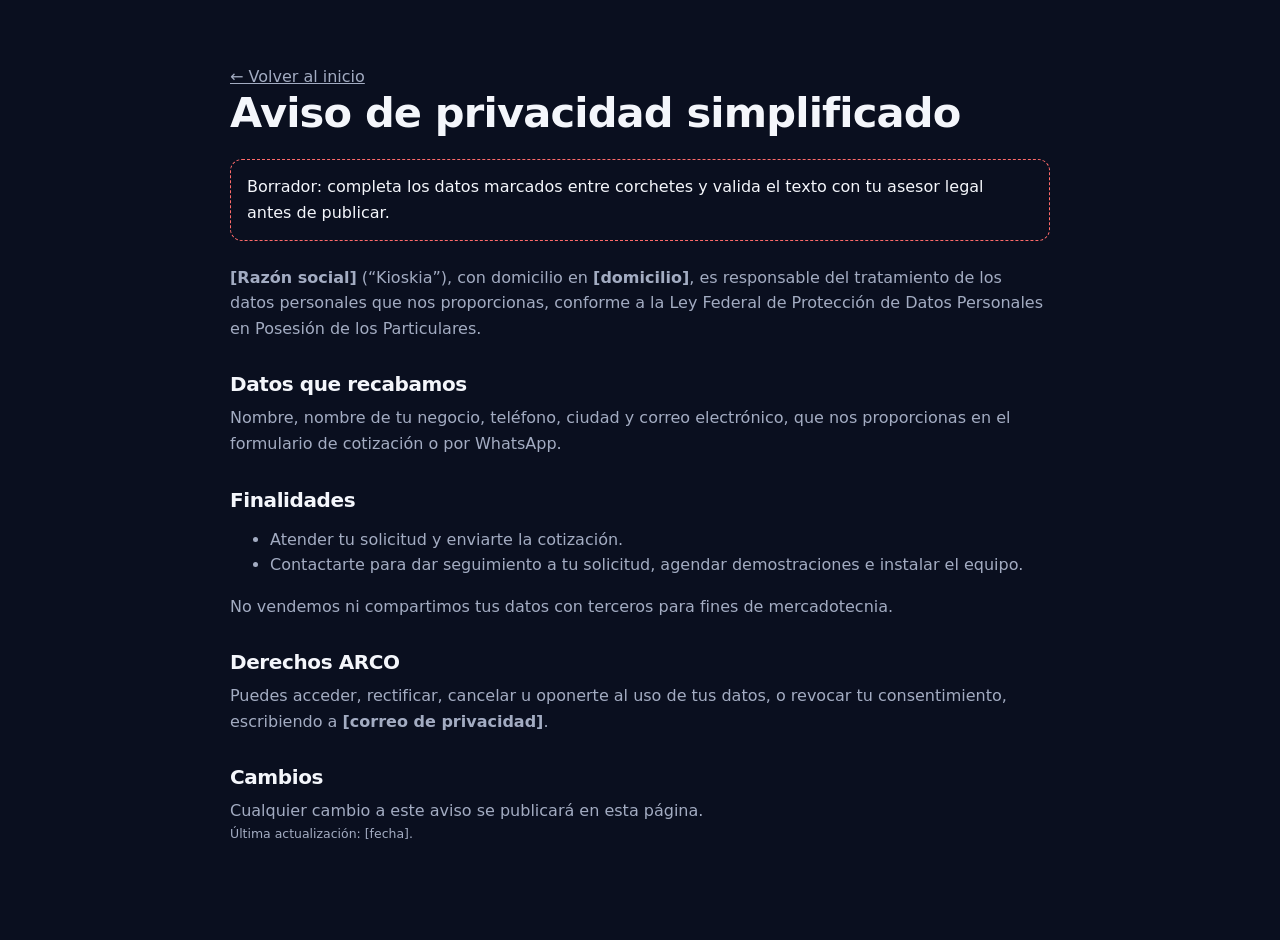
==== aviso-privacidad.html @ 9df6bdca "feat(sitio): landing de venta de kioskos Samsung con simulador, ROI y cotizador Co-Authored-By: Clau" ====
<!doctype html>
<html lang="es-MX">
<head>
  <meta charset="utf-8">
  <meta name="viewport" content="width=device-width, initial-scale=1">
  <title>Aviso de privacidad · Kioskia</title>
  <meta name="robots" content="noindex">
  <link rel="icon" href="assets/img/favicon.svg" type="image/svg+xml">
  <link rel="stylesheet" href="assets/css/styles.css?v=5">
  <style>
    .legal { padding: 64px 0 96px; }
    .legal h1 { font-size: clamp(2rem, 4vw, 2.6rem); margin-bottom: 24px; }
    .legal h2 { font-size: 1.25rem; margin: 32px 0 10px; }
    .legal p, .legal li { color: var(--muted); }
    .legal .todo { padding: 14px 16px; border: 1px dashed var(--danger); border-radius: 12px; color: var(--text); margin-bottom: 24px; }
  </style>
</head>
<body>
  <main class="legal container container--narrow">
    <p><a href="index.html">← Volver al inicio</a></p>
    <h1>Aviso de privacidad simplificado</h1>
    <!-- PENDIENTE: completar razón social, domicilio y correo, y validar con un abogado antes de publicar. Borrar este bloque al terminar. -->
    <p class="todo">Borrador: completa los datos marcados entre corchetes y valida el texto con tu asesor legal antes de publicar.</p>

    <p><strong>[Razón social]</strong> (“Kioskia”), con domicilio en <strong>[domicilio]</strong>, es responsable del tratamiento de los datos personales que nos proporcionas, conforme a la Ley Federal de Protección de Datos Personales en Posesión de los Particulares.</p>

    <h2>Datos que recabamos</h2>
    <p>Nombre, nombre de tu negocio, teléfono, ciudad y correo electrónico, que nos proporcionas en el formulario de cotización o por WhatsApp.</p>

    <h2>Finalidades</h2>
    <ul>
      <li>Atender tu solicitud y enviarte la cotización.</li>
      <li>Contactarte para dar seguimiento a tu solicitud, agendar demostraciones e instalar el equipo.</li>
    </ul>
    <p>No vendemos ni compartimos tus datos con terceros para fines de mercadotecnia.</p>

    <h2>Derechos ARCO</h2>
    <p>Puedes acceder, rectificar, cancelar u oponerte al uso de tus datos, o revocar tu consentimiento, escribiendo a <strong>[correo de privacidad]</strong>.</p>

    <h2>Cambios</h2>
    <p>Cualquier cambio a este aviso se publicará en esta página.</p>
    <p class="fineprint">Última actualización: [fecha].</p>
  </main>
</body>
</html>
---- assets/css/styles.css ----
/* ===== Tokens ===== */
:root {
  --bg: #0a0f1f;
  --surface: #111833;
  --surface-2: #1a2347;
  --line: rgba(255, 255, 255, 0.09);
  --line-strong: rgba(255, 255, 255, 0.18);
  --text: #f4f6fb;
  --muted: #a3acc2;
  --accent: #4c7dff;
  --accent-strong: #7a9dff;
  --mint: #38e8c6;
  --warm: #ff7a45;
  --warm-strong: #ff9466;
  --danger: #ff6b6b;
  --paper: #f5f7fc;
  --ink: #0b1226;
  --ink-muted: #4a5468;
  --radius: 18px;
  --radius-sm: 12px;
  --shadow: 0 30px 80px -30px rgba(0, 0, 0, 0.8);
  --font-display: "Sora", system-ui, sans-serif;
  --font-body: "Inter", system-ui, sans-serif;
  --container: 1180px;
  color-scheme: dark;
}

/* ===== Base ===== */
*, *::before, *::after { box-sizing: border-box; }
html { scroll-behavior: smooth; scroll-padding-top: 80px; }
body {
  margin: 0;
  background: var(--bg);
  color: var(--text);
  font: 400 16px/1.6 var(--font-body);
  -webkit-font-smoothing: antialiased;
  overflow-x: hidden;
}
img, svg { display: block; max-width: 100%; }
a { color: inherit; }
h1, h2, h3 { font-family: var(--font-display); line-height: 1.1; margin: 0; letter-spacing: -0.02em; }
h1 { font-size: clamp(2.4rem, 5.4vw, 4.4rem); font-weight: 700; }
h2 { font-size: clamp(1.8rem, 3.6vw, 2.8rem); font-weight: 600; }
h3 { font-size: 1.15rem; font-weight: 600; }
p { margin: 0; }
:focus-visible { outline: 2px solid var(--accent-strong); outline-offset: 3px; border-radius: 6px; }
.sr-only { position: absolute; width: 1px; height: 1px; overflow: hidden; clip: rect(0 0 0 0); white-space: nowrap; }
.skip-link { position: absolute; left: 16px; top: -60px; background: var(--accent); color: #fff; padding: 10px 16px; border-radius: 8px; z-index: 100; }
.skip-link:focus { top: 12px; }

.container { width: min(100% - 32px, var(--container)); margin-inline: auto; }
.container--narrow { width: min(100% - 32px, 820px); }
.section { padding: clamp(72px, 10vw, 128px) 0; position: relative; }
.section--alt { background: var(--surface); border-block: 1px solid var(--line); }
.section__head { max-width: 720px; margin-bottom: clamp(36px, 5vw, 56px); display: grid; gap: 14px; }
.eyebrow { display: inline-flex; align-items: center; gap: 8px; color: var(--accent-strong); font-weight: 600; font-size: 0.85rem; letter-spacing: 0.08em; text-transform: uppercase; }
.eyebrow .dot { width: 8px; height: 8px; border-radius: 50%; background: var(--mint); box-shadow: 0 0 12px var(--mint); }
.lead { color: var(--muted); font-size: clamp(1rem, 1.4vw, 1.15rem); }
.grad { background: linear-gradient(90deg, var(--accent-strong), var(--mint)); -webkit-background-clip: text; background-clip: text; color: transparent; }
.opt { color: var(--muted); font-weight: 400; font-size: 0.8em; }
.fineprint { color: var(--muted); font-size: 0.78rem; }

/* ===== Buttons ===== */
.btn {
  display: inline-flex; align-items: center; justify-content: center; gap: 8px;
  min-height: 48px; padding: 0 22px; border-radius: 999px; border: 1px solid transparent;
  font: 600 0.98rem var(--font-body); text-decoration: none; cursor: pointer;
  transition: transform 0.15s ease, background 0.2s ease, border-color 0.2s ease;
}
.btn svg { width: 18px; height: 18px; }
.btn:hover { transform: translateY(-1px); }
.btn:active { transform: translateY(0); }
.btn--primary { background: linear-gradient(135deg, #5b8bff, #3d63f0); color: #fff; box-shadow: 0 12px 32px -10px rgba(76, 125, 255, 0.75); }
.btn--primary:hover { background: linear-gradient(135deg, #7a9dff, #4c72ff); }
.btn--ghost { background: rgba(255, 255, 255, 0.04); border-color: var(--line-strong); color: var(--text); }
.btn--ghost:hover { border-color: rgba(255, 255, 255, 0.3); }
.btn--sm { min-height: 40px; padding: 0 18px; font-size: 0.9rem; }
.btn--block { width: 100%; }
.btn[disabled] { opacity: 0.6; cursor: progress; transform: none; }

/* ===== Nav ===== */
.nav { position: sticky; top: 0; z-index: 50; background: rgba(10, 15, 31, 0.78); backdrop-filter: blur(14px); border-bottom: 1px solid transparent; transition: border-color 0.2s; }
.nav.is-scrolled { border-bottom-color: var(--line); }
.nav__inner { display: flex; align-items: center; justify-content: space-between; height: 68px; }
.logo { display: inline-flex; align-items: center; gap: 10px; text-decoration: none; font: 700 1.2rem var(--font-display); letter-spacing: -0.02em; }
.logo svg { width: 28px; height: 28px; color: var(--accent-strong); }
.nav__menu { display: flex; align-items: center; gap: 28px; }
.nav__menu a:not(.btn) { text-decoration: none; color: var(--muted); font-size: 0.95rem; font-weight: 500; }
.nav__menu a:not(.btn):hover { color: var(--text); }
.nav__toggle { display: none; width: 44px; height: 44px; background: none; border: 1px solid var(--line-strong); border-radius: 12px; cursor: pointer; position: relative; }
.nav__toggle span[aria-hidden], .nav__toggle span[aria-hidden]::before { position: absolute; left: 12px; right: 12px; height: 2px; background: var(--text); border-radius: 2px; transition: transform 0.2s; }
.nav__toggle span[aria-hidden] { top: 17px; }
.nav__toggle span[aria-hidden]::before { content: ""; left: 0; right: 0; top: 8px; }
.nav__toggle[aria-expanded="true"] span[aria-hidden] { transform: translateY(4px) rotate(45deg); }
.nav__toggle[aria-expanded="true"] span[aria-hidden]::before { transform: translateY(-8px) rotate(-90deg); }

@media (max-width: 860px) {
  .nav__toggle { display: block; }
  .nav__menu {
    position: absolute; top: 68px; left: 0; right: 0; flex-direction: column; align-items: stretch; gap: 0;
    padding: 8px 16px 20px; background: var(--bg); border-bottom: 1px solid var(--line);
    display: none;
  }
  .nav__menu.is-open { display: flex; }
  .nav__menu a:not(.btn) { padding: 14px 4px; border-bottom: 1px solid var(--line); font-size: 1.05rem; }
  .nav__menu .btn { margin-top: 16px; min-height: 48px; }
}

/* ===== Hero ===== */
.hero { position: relative; padding: clamp(40px, 7vw, 96px) 0 clamp(64px, 8vw, 110px); overflow: hidden; overflow: clip; }
.hero::before {
  content: ""; position: absolute; inset: 0;
  background-image: linear-gradient(var(--line) 1px, transparent 1px), linear-gradient(90deg, var(--line) 1px, transparent 1px);
  background-size: 56px 56px;
  mask-image: radial-gradient(ellipse 70% 60% at 60% 40%, #000 20%, transparent 75%);
  opacity: 0.55; pointer-events: none;
}
.hero { background: radial-gradient(ellipse 60% 70% at 85% 10%, rgba(76, 125, 255, 0.38), transparent 70%), radial-gradient(ellipse 45% 50% at 0% 100%, rgba(255, 122, 69, 0.22), transparent 70%), radial-gradient(ellipse 40% 40% at 60% 90%, rgba(56, 232, 198, 0.12), transparent 70%), var(--bg); }
.hero__glow { position: absolute; width: 720px; height: 720px; right: -120px; top: -160px; background: radial-gradient(circle, rgba(76, 125, 255, 0.35), transparent 60%); filter: blur(40px); pointer-events: none; }
.hero__grid { position: relative; display: grid; grid-template-columns: 1.05fr 1fr; gap: clamp(32px, 5vw, 72px); align-items: center; }
.hero__copy { display: grid; gap: 22px; }
.hero__ctas { display: flex; flex-wrap: wrap; gap: 12px; }
.chips { list-style: none; padding: 0; margin: 6px 0 0; display: flex; flex-wrap: wrap; gap: 8px; }
.chips li { padding: 7px 14px; border: 1px solid var(--line-strong); border-radius: 999px; color: var(--muted); font-size: 0.86rem; background: rgba(255, 255, 255, 0.02); }

.hero__demo { --kw: clamp(220px, min(22vw, 32vh), 290px); position: relative; margin-top: 34px; display: flex; justify-content: center; align-items: flex-end; gap: 20px; }
.demo-hint { position: absolute; top: -34px; left: 4%; display: flex; align-items: flex-start; gap: 6px; color: var(--mint); font: 500 0.9rem var(--font-display); }
.demo-hint svg { width: 40px; height: 20px; margin-top: 8px; transform: rotate(18deg); }

/* ===== Kiosk (CSS illustration) ===== */
.kiosk { width: var(--kw); flex-shrink: 0; display: flex; flex-direction: column; align-items: center; filter: drop-shadow(0 40px 60px rgba(0, 0, 0, 0.6)); }
.kiosk__head { width: 100%; padding: 12px 10px 14px; background: linear-gradient(160deg, #f3f5f8, #d9dde4); border-radius: 18px 18px 8px 8px; position: relative; }
.kiosk__cam { width: 6px; height: 6px; border-radius: 50%; background: #3a3f48; margin: 0 auto 8px; }
.kiosk__screen { position: relative; aspect-ratio: 9 / 16; background: #fff; border-radius: 6px; overflow: hidden; container-type: inline-size; box-shadow: inset 0 0 0 1px rgba(0, 0, 0, 0.12); color: #111; }
.kiosk__box {
  width: 100%; height: calc(var(--kw) * 0.36); margin-top: 4px; position: relative;
  background: linear-gradient(180deg, #e6e9ee, #c4c9d1); border-radius: 8px 8px 14px 14px;
  display: grid; grid-template-columns: 1fr 1fr; grid-template-rows: 1fr auto; gap: 10px; padding: 14px 16px 16px;
}
.kiosk__scanner { background: #1b1e24; border-radius: 6px; display: grid; place-items: center; position: relative; overflow: hidden; }
.kiosk__scanner span { font-size: 0.6rem; color: #6c7380; letter-spacing: 0.1em; text-transform: uppercase; }
.kiosk__scanner::after { content: ""; position: absolute; left: 10%; right: 10%; top: 50%; height: 2px; background: #ff3b3b; opacity: 0; box-shadow: 0 0 10px #ff3b3b; }
.kiosk__nfc { background: #2a2f37; border-radius: 6px; display: grid; place-items: center; color: #8e96a3; transition: color 0.3s, box-shadow 0.3s; }
.kiosk__nfc svg { width: 40%; }
.kiosk__printer { grid-column: 1 / -1; height: 8px; background: #1b1e24; border-radius: 4px; position: relative; }
.ticket {
  position: absolute; left: 50%; top: 4px; width: 62%; transform: translate(-50%, 0) scaleY(0); transform-origin: top;
  background: #fff; color: #222; font: 500 0.62rem/1.5 ui-monospace, Menlo, monospace; padding: 8px 10px 12px;
  box-shadow: 0 10px 20px rgba(0, 0, 0, 0.35); z-index: 3;
  clip-path: polygon(0 0, 100% 0, 100% 100%, 93% 96%, 86% 100%, 79% 96%, 72% 100%, 65% 96%, 58% 100%, 51% 96%, 44% 100%, 37% 96%, 30% 100%, 23% 96%, 16% 100%, 9% 96%, 0 100%);
}
.ticket.is-printing { animation: print 1.6s steps(12) forwards; }
.ticket strong { display: block; font-size: 1.1em; text-align: center; }
.kiosk__pole { width: 22%; height: calc(var(--kw) * 0.28); background: linear-gradient(90deg, #b8bec7, #e5e8ec 50%, #b0b6bf); }
.kiosk__base { width: 70%; height: 16px; background: linear-gradient(180deg, #d8dce2, #9aa1ab); border-radius: 50%; }
[data-part].is-active.kiosk__nfc { color: var(--mint); box-shadow: 0 0 0 2px var(--mint), 0 0 24px rgba(56, 232, 198, 0.6); }
[data-part].is-active.kiosk__scanner::after { opacity: 1; animation: scan 0.9s ease-in-out infinite alternate; }
@keyframes scan { from { transform: translateY(-14px); } to { transform: translateY(14px); } }
@keyframes print { to { transform: translate(-50%, 0) scaleY(1); } }

/* ===== Simulator UI (inside screen, sized in cqw) ===== */
.sim { position: absolute; inset: 0; display: flex; flex-direction: column; font-family: var(--font-body); font-size: 4.6cqw; }
.sim button { font: inherit; color: inherit; cursor: pointer; }
.sim .sim__attract { display: flex; flex-direction: column; justify-content: center; align-items: center; text-align: center; gap: 4cqw; padding: 8cqw; background: linear-gradient(170deg, #1d2c5a, #0b1020 70%); color: #fff; border: 0; width: 100%; height: 100%; }
.sim__attract .sim__brand { font: 700 7cqw var(--font-display); letter-spacing: -0.02em; }
.sim__attract .sim__hero { font-size: 22cqw; line-height: 1; animation: float 3s ease-in-out infinite; }
.sim__attract .sim__tap { padding: 3cqw 6cqw; border-radius: 99px; background: var(--accent); font-weight: 600; animation: pulse 1.8s ease-in-out infinite; }
@keyframes float { 50% { transform: translateY(-3cqw) rotate(-4deg); } }
@keyframes pulse { 50% { box-shadow: 0 0 0 3cqw rgba(76, 125, 255, 0.2); } }

.sim__bar { display: flex; justify-content: space-between; align-items: center; padding: 4cqw 5cqw; background: #0b1020; color: #fff; font-weight: 600; }
.sim__bar small { font-weight: 400; opacity: 0.7; }
.sim__body { flex: 1; overflow-y: auto; padding: 4cqw; background: #f4f6fa; scrollbar-width: none; }
.sim__body::-webkit-scrollbar { display: none; }
.sim__grid { display: grid; grid-template-columns: 1fr 1fr; gap: 3cqw; }
.sim__item { display: grid; justify-items: center; gap: 1cqw; padding: 4cqw 2cqw; background: #fff; border: 0; border-radius: 3.5cqw; box-shadow: 0 1px 3px rgba(0, 0, 0, 0.08); transition: transform 0.1s; }
.sim__item:active { transform: scale(0.96); }
.sim__item .emoji { font-size: 11cqw; line-height: 1.1; }
.sim__item .name { font-size: 3.8cqw; font-weight: 600; text-align: center; line-height: 1.2; }
.sim__item .price { font-size: 3.6cqw; color: #5a6270; }
.sim__item[data-count]:not([data-count="0"]) { box-shadow: 0 0 0 2px var(--accent); position: relative; }
.sim__item[data-count]:not([data-count="0"])::after { content: attr(data-count); position: absolute; top: 2cqw; right: 2cqw; min-width: 6cqw; height: 6cqw; border-radius: 99px; background: var(--accent); color: #fff; font-size: 3.4cqw; font-weight: 700; display: grid; place-items: center; }
.sim__foot { padding: 3.5cqw 4cqw; background: #fff; border-top: 1px solid #e3e6ec; display: flex; gap: 3cqw; align-items: center; }
.sim__foot .total { flex: 1; font-weight: 700; font-size: 5cqw; }
.sim__foot .total small { display: block; font-weight: 400; font-size: 3.2cqw; color: #6b7280; }
.sim__cta { border: 0; background: var(--accent); color: #fff !important; font-weight: 600; padding: 3.5cqw 5cqw; border-radius: 99px; }
.sim__cta[disabled] { background: #c3c8d1; cursor: not-allowed; }
.sim__ghost { border: 1px solid #d0d5dd; background: #fff; padding: 3.5cqw 4cqw; border-radius: 99px; }

.sim__modal { position: absolute; inset: 0; background: rgba(8, 12, 24, 0.55); display: flex; align-items: flex-end; animation: fade 0.2s ease; }
.sim__sheet { width: 100%; background: #fff; border-radius: 5cqw 5cqw 0 0; padding: 6cqw 5cqw; display: grid; gap: 3.5cqw; text-align: center; animation: up 0.25s ease; }
.sim__sheet .emoji { font-size: 16cqw; line-height: 1; }
.sim__sheet h4 { margin: 0; font: 700 5.4cqw var(--font-display); }
.sim__sheet p { color: #5a6270; font-size: 3.8cqw; }
.sim__sheet .row { display: flex; gap: 3cqw; }
.sim__sheet .row > * { flex: 1; }
@keyframes fade { from { opacity: 0; } }
@keyframes up { from { transform: translateY(30%); } }

.sim__pay { flex: 1; display: grid; align-content: center; gap: 4cqw; padding: 6cqw; background: #f4f6fa; text-align: center; }
.sim__pay h4 { margin: 0; font: 700 6cqw var(--font-display); }
.sim__method { display: flex; align-items: center; gap: 4cqw; padding: 5cqw; background: #fff; border: 1px solid #e0e4ea; border-radius: 4cqw; text-align: left; }
.sim__method .emoji { font-size: 9cqw; }
.sim__method strong { display: block; }
.sim__method small { color: #6b7280; font-size: 3.4cqw; }
.sim__status { flex: 1; display: grid; place-content: center; justify-items: center; gap: 5cqw; padding: 8cqw; text-align: center; background: #f4f6fa; }
.sim__status h4 { margin: 0; font: 700 6.4cqw var(--font-display); }
.sim__status p { color: #5a6270; }
.sim__spinner { width: 18cqw; height: 18cqw; border-radius: 50%; border: 1.6cqw solid #dfe4ec; border-top-color: var(--accent); animation: spin 0.9s linear infinite; }
.sim__check { width: 22cqw; height: 22cqw; border-radius: 50%; background: var(--mint); display: grid; place-items: center; color: #053b30; font-size: 12cqw; animation: pop 0.35s ease; }
.sim__order { font: 700 12cqw var(--font-display); color: var(--accent); letter-spacing: -0.02em; }
@keyframes spin { to { transform: rotate(360deg); } }
@keyframes pop { from { transform: scale(0.4); opacity: 0; } }

/* ===== Insight panel ===== */
.insight { width: 220px; padding: 18px; border: 1px solid var(--line-strong); border-radius: var(--radius); background: rgba(14, 17, 23, 0.8); backdrop-filter: blur(10px); margin-bottom: 120px; }
.insight__title { font: 600 0.78rem var(--font-body); color: var(--mint); letter-spacing: 0.08em; text-transform: uppercase; margin-bottom: 12px; }
.insight dl { margin: 0; display: grid; gap: 12px; }
.insight dt { color: var(--muted); font-size: 0.78rem; }
.insight dd { margin: 0; font: 600 1.35rem var(--font-display); }
.insight__note { margin-top: 14px; padding-top: 12px; border-top: 1px solid var(--line); color: var(--muted); font-size: 0.82rem; }
.insight dd.bump { animation: bump 0.5s ease; }
@keyframes bump { 40% { color: var(--mint); transform: scale(1.08); } }

/* ===== Features ===== */
.features { display: grid; grid-template-columns: repeat(3, 1fr); gap: 16px; }
.feature { padding: 28px; border: 1px solid var(--line); border-radius: var(--radius); background: linear-gradient(180deg, rgba(255, 255, 255, 0.03), transparent); display: grid; gap: 10px; align-content: start; transition: border-color 0.2s, transform 0.2s; }
.feature:hover { border-color: rgba(76, 125, 255, 0.45); transform: translateY(-2px); }
.feature__icon { width: 44px; height: 44px; border-radius: 12px; display: grid; place-items: center; background: rgba(76, 125, 255, 0.12); color: var(--accent-strong); font-size: 1.5rem; margin-bottom: 6px; }
.feature p { color: var(--muted); font-size: 0.95rem; }
.mounts { margin-top: 28px; padding: 22px 28px; border: 1px dashed var(--line-strong); border-radius: var(--radius); display: flex; align-items: center; gap: 28px; flex-wrap: wrap; }
.mounts__label { font-weight: 600; }
.mounts ul { list-style: none; margin: 0; padding: 0; display: flex; gap: 32px; flex-wrap: wrap; }
.mounts li { display: grid; }
.mounts span { color: var(--muted); font-size: 0.88rem; }

/* ===== Tabs ===== */
.tabs__list { display: flex; gap: 8px; overflow-x: auto; padding-bottom: 6px; margin-bottom: 24px; scrollbar-width: thin; }
.tabs__list button { flex-shrink: 0; min-height: 44px; padding: 0 18px; border-radius: 999px; border: 1px solid var(--line-strong); background: transparent; color: var(--muted); font: 500 0.95rem var(--font-body); cursor: pointer; }
.tabs__list button[aria-selected="true"] { background: var(--text); color: var(--bg); border-color: var(--text); }
.tabs__panel { padding: clamp(24px, 4vw, 40px); border-radius: var(--radius); border: 1px solid var(--line); background: var(--bg); display: grid; gap: 14px; max-width: 820px; }
.tabs__panel[hidden] { display: none; }
.tabs__panel p { color: var(--muted); }
.checks { list-style: none; padding: 0; margin: 6px 0 0; display: grid; gap: 10px; }
.checks li { display: flex; gap: 10px; align-items: baseline; }
.checks li::before { content: "✓"; color: var(--mint); font-weight: 700; }

/* ===== ROI ===== */
.roi { display: grid; grid-template-columns: 1.3fr 1fr; gap: 20px; align-items: start; }
.roi__inputs { display: grid; grid-template-columns: 1fr 1fr; gap: 22px 28px; padding: clamp(22px, 3vw, 32px); border: 1px solid var(--line); border-radius: var(--radius); background: var(--surface); }
.field-range { display: grid; grid-template-columns: 1fr auto; gap: 8px; align-items: center; }
.field-range label { font-size: 0.9rem; color: var(--muted); }
.field-range output { font: 600 1rem var(--font-display); }
.field-range input { grid-column: 1 / -1; }
input[type="range"] { -webkit-appearance: none; appearance: none; width: 100%; height: 28px; background: transparent; }
input[type="range"]::-webkit-slider-runnable-track { height: 6px; border-radius: 99px; background: linear-gradient(90deg, var(--accent) var(--p, 50%), var(--surface-2) var(--p, 50%)); }
input[type="range"]::-moz-range-track { height: 6px; border-radius: 99px; background: var(--surface-2); }
input[type="range"]::-moz-range-progress { height: 6px; border-radius: 99px; background: var(--accent); }
input[type="range"]::-webkit-slider-thumb { -webkit-appearance: none; width: 22px; height: 22px; margin-top: -8px; border-radius: 50%; background: #fff; border: 4px solid var(--accent); }
input[type="range"]::-moz-range-thumb { width: 14px; height: 14px; border-radius: 50%; background: #fff; border: 4px solid var(--accent); }
.roi__result { position: sticky; top: 92px; padding: clamp(24px, 3vw, 34px); border-radius: var(--radius); background: linear-gradient(160deg, #1a2b63, #0e1117 70%); border: 1px solid rgba(76, 125, 255, 0.35); display: grid; gap: 16px; box-shadow: var(--shadow); }
.roi__kicker { color: var(--muted); font-size: 0.9rem; }
.roi__big { font: 700 clamp(2.4rem, 5vw, 3.4rem) var(--font-display); letter-spacing: -0.03em; line-height: 1; }
.roi__breakdown { margin: 0; display: grid; gap: 10px; padding: 16px 0; border-block: 1px solid var(--line-strong); }
.roi__breakdown div { display: flex; justify-content: space-between; gap: 12px; }
.roi__breakdown dt { color: var(--muted); font-size: 0.92rem; }
.roi__breakdown dd { margin: 0; font-weight: 600; }
.roi__payback { font-weight: 500; }
.roi__payback strong { color: var(--mint); }

/* ===== Forms ===== */
.field { display: grid; gap: 6px; align-content: start; }
.field label { font-size: 0.9rem; font-weight: 500; }
.field input:not([type="checkbox"]) {
  width: 100%; min-height: 48px; padding: 0 14px; border-radius: var(--radius-sm); border: 1px solid var(--line-strong);
  background: var(--bg); color: var(--text); font: 400 1rem var(--font-body);
}
.field input:focus { border-color: var(--accent); outline: none; box-shadow: 0 0 0 3px rgba(76, 125, 255, 0.25); }
.field input[aria-invalid="true"] { border-color: var(--danger); }
.field__error { color: var(--danger); font-size: 0.82rem; min-height: 0; }
.field__error:empty { display: none; }
.field-row { display: grid; grid-template-columns: 1fr 1fr; gap: 14px; }
.field--check { grid-template-columns: auto 1fr; align-items: center; gap: 10px; }
.field--check input { width: 20px; height: 20px; accent-color: var(--accent); }
.field--check .field__error { grid-column: 1 / -1; }
.field--check a { color: var(--accent-strong); }

/* ===== Quote ===== */
.section--quote { background: radial-gradient(ellipse 60% 50% at 20% 0%, rgba(76, 125, 255, 0.14), transparent 70%); }
.quote { display: grid; grid-template-columns: 1.25fr 1fr; gap: 20px; align-items: start; }
.quote__config, .quote__contact { padding: clamp(22px, 3vw, 32px); border: 1px solid var(--line); border-radius: var(--radius); background: var(--surface); display: grid; gap: 22px; }
.quote__contact { gap: 16px; position: sticky; top: 92px; }
fieldset { border: 0; padding: 0; margin: 0; display: grid; gap: 10px; }
legend { font-weight: 600; margin-bottom: 10px; padding: 0; }
.options { display: grid; grid-template-columns: repeat(auto-fit, minmax(140px, 1fr)); gap: 10px; }
.option { position: relative; cursor: pointer; }
.option input { position: absolute; opacity: 0; inset: 0; width: 100%; height: 100%; margin: 0; cursor: pointer; }
.option span { display: grid; gap: 2px; padding: 14px 16px; border: 1px solid var(--line-strong); border-radius: var(--radius-sm); min-height: 56px; align-content: center; transition: border-color 0.15s, background 0.15s; }
.option small { color: var(--muted); font-size: 0.8rem; }
.option input:checked + span { border-color: var(--accent); background: rgba(76, 125, 255, 0.12); }
.option input:focus-visible + span { outline: 2px solid var(--accent-strong); outline-offset: 2px; }
.options--check .option input:checked + span strong::before { content: "✓ "; color: var(--mint); }
.stepper { display: inline-flex; align-items: center; border: 1px solid var(--line-strong); border-radius: 999px; width: max-content; }
.stepper button { width: 48px; height: 48px; border: 0; background: none; color: var(--text); font-size: 1.4rem; cursor: pointer; border-radius: 50%; }
.stepper button:hover { background: rgba(255, 255, 255, 0.06); }
.stepper input { width: 64px; height: 48px; text-align: center; border: 0; background: none; color: var(--text); font: 600 1.2rem var(--font-display); -moz-appearance: textfield; }
.stepper input::-webkit-inner-spin-button, .stepper input::-webkit-outer-spin-button { -webkit-appearance: none; }
.summary { padding: 16px 18px; border-radius: var(--radius-sm); background: var(--bg); border: 1px solid var(--line); }
.summary__title { font-weight: 600; color: var(--mint); font-size: 0.8rem; letter-spacing: 0.08em; text-transform: uppercase; margin-bottom: 8px; }
.summary ul { margin: 0; padding-left: 18px; color: var(--muted); font-size: 0.9rem; display: grid; gap: 4px; }
.form-status:empty { display: none; }
.form-status { padding: 14px 16px; border-radius: var(--radius-sm); font-size: 0.92rem; }
.form-status.is-ok { background: rgba(56, 232, 198, 0.1); border: 1px solid rgba(56, 232, 198, 0.4); }
.form-status.is-error { background: rgba(255, 107, 107, 0.1); border: 1px solid rgba(255, 107, 107, 0.4); }
.form-status a { color: var(--mint); font-weight: 600; }

/* ===== Specs ===== */
.spec-table { margin: 0; display: grid; grid-template-columns: 1fr 1fr; border: 1px solid var(--line); border-radius: var(--radius); overflow: hidden; }
.spec-table div { display: grid; grid-template-columns: 140px 1fr; gap: 16px; padding: 18px 22px; border-bottom: 1px solid var(--line); background: var(--bg); }
.spec-table div:nth-child(odd) { border-right: 1px solid var(--line); }
.spec-table dt { color: var(--muted); font-size: 0.9rem; }
.spec-table dd { margin: 0; font-size: 0.95rem; }

/* ===== Steps ===== */
.steps { list-style: none; padding: 0; margin: 0; display: grid; grid-template-columns: repeat(4, 1fr); gap: 16px; counter-reset: s; }
.steps li { padding: 26px; border-top: 2px solid var(--accent); background: linear-gradient(180deg, rgba(76, 125, 255, 0.07), transparent 70%); border-radius: 0 0 var(--radius) var(--radius); display: grid; gap: 10px; }
.steps span { font: 700 0.9rem var(--font-display); color: var(--accent-strong); }
.steps p { color: var(--muted); font-size: 0.94rem; }

/* ===== FAQ ===== */
.faq { display: grid; gap: 10px; }
.faq details { border: 1px solid var(--line); border-radius: var(--radius-sm); background: var(--surface); }
.faq summary { padding: 18px 22px; cursor: pointer; font-weight: 600; list-style: none; display: flex; justify-content: space-between; gap: 16px; }
.faq summary::-webkit-details-marker { display: none; }
.faq summary::after { content: "+"; color: var(--accent-strong); font-size: 1.3rem; line-height: 1; transition: transform 0.2s; }
.faq details[open] summary::after { transform: rotate(45deg); }
.faq details p { padding: 0 22px 20px; color: var(--muted); }

/* ===== CTA final + footer ===== */
.cta-final { padding: 0 0 clamp(72px, 10vw, 120px); }
.cta-final__inner { text-align: center; display: grid; justify-items: center; gap: 18px; padding: clamp(40px, 7vw, 80px) 24px; border-radius: 28px; background: radial-gradient(ellipse at top, rgba(76, 125, 255, 0.35), transparent 70%), var(--surface); border: 1px solid var(--line-strong); }
.cta-final__inner p { color: var(--muted); }
.cta-final .hero__ctas { justify-content: center; }
.footer { border-top: 1px solid var(--line); padding: 40px 0 100px; }
.footer__inner { display: flex; justify-content: space-between; gap: 24px; flex-wrap: wrap; margin-bottom: 24px; }
.footer__contact { color: var(--muted); font-size: 0.9rem; margin-top: 10px; }
.footer__contact a { color: var(--text); }
.footer__links { display: flex; gap: 22px; flex-wrap: wrap; }
.footer__links a { color: var(--muted); text-decoration: none; font-size: 0.92rem; }
.footer__links a:hover { color: var(--text); }
.footer__legal { color: #6b7280; font-size: 0.78rem; max-width: 820px; }
.wa-float { position: fixed; right: 18px; bottom: 18px; width: 56px; height: 56px; border-radius: 50%; background: #25d366; color: #fff; display: grid; place-items: center; box-shadow: 0 12px 30px -8px rgba(37, 211, 102, 0.6); z-index: 40; transition: transform 0.2s; }
.wa-float:hover { transform: scale(1.06); }
.wa-float svg { width: 28px; height: 28px; }
[data-whatsapp][hidden] { display: none !important; }

/* ===== Reveal ===== */
.js .reveal { opacity: 0; transform: translateY(18px); transition: opacity 0.6s ease, transform 0.6s ease; }
.js .reveal.is-visible { opacity: 1; transform: none; }

/* ===== Responsive ===== */
@media (max-width: 1040px) {
  .hero__grid { grid-template-columns: 1fr; }
  .hero__copy { text-align: center; justify-items: center; }
  .hero__ctas, .chips { justify-content: center; }
  .features { grid-template-columns: repeat(2, 1fr); }
  .steps { grid-template-columns: repeat(2, 1fr); }
  .roi, .quote { grid-template-columns: 1fr; }
  .roi__result, .quote__contact { position: static; }
}
@media (max-width: 640px) {
  .hero__demo { flex-direction: column; align-items: center; padding-top: 30px; }
  .demo-hint { left: 50%; transform: translateX(-90%); }
  .insight { width: 100%; max-width: 340px; margin-bottom: 0; }
  .insight dl { grid-template-columns: repeat(3, 1fr); gap: 8px; }
  .insight dd { font-size: 1.05rem; }
  .features, .steps, .spec-table, .roi__inputs, .field-row { grid-template-columns: 1fr; }
  .spec-table div { grid-template-columns: 110px 1fr; padding: 16px; }
  .spec-table div:nth-child(odd) { border-right: 0; }
  .mounts { padding: 20px; }
  .btn { width: 100%; }
  .nav .btn, .stepper button { width: auto; }
}

@media (prefers-reduced-motion: reduce) {
  html { scroll-behavior: auto; }
  *, *::before, *::after { animation-duration: 0.01ms !important; animation-iteration-count: 1 !important; transition-duration: 0.01ms !important; }
  .js .reveal { opacity: 1; transform: none; }
}

/* ===== Color & imagen (v2) ===== */
.eyebrow--warm { color: var(--warm-strong); }
.grad-warm { background: linear-gradient(90deg, var(--warm), #ffb057); -webkit-background-clip: text; background-clip: text; color: transparent; }

/* Insignias flotantes junto al kiosko */
.float-badge { position: absolute; z-index: 2; display: flex; align-items: center; gap: 10px; padding: 10px 14px; border-radius: 14px; font-size: 0.85rem; font-weight: 600; background: rgba(17, 24, 51, 0.85); border: 1px solid var(--line-strong); backdrop-filter: blur(10px); box-shadow: 0 16px 40px -16px rgba(0, 0, 0, 0.7); animation: drift 6s ease-in-out infinite; }
.float-badge small { display: block; font-weight: 400; color: var(--muted); font-size: 0.75rem; }
.float-badge__dot { width: 32px; height: 32px; border-radius: 10px; display: grid; place-items: center; font-size: 1rem; flex-shrink: 0; }
.float-badge--warm { top: 8%; right: calc(50% - (var(--kw) + 240px) / 2); width: 220px; }
.float-badge--warm .float-badge__dot { background: rgba(255, 122, 69, 0.18); color: var(--warm-strong); }
.float-badge--mint { bottom: 3%; right: calc(50% - (var(--kw) + 240px) / 2); width: 220px; animation-delay: -3s; }
.float-badge--mint .float-badge__dot { background: rgba(56, 232, 198, 0.16); color: var(--mint); }
@keyframes drift { 50% { transform: translateY(-8px); } }

/* Carrusel de fotos */
.strip { padding: 28px 0 8px; overflow: hidden; overflow: clip; }
.strip__label { text-align: center; color: var(--muted); font-size: 0.9rem; margin-bottom: 18px; }
.strip__track { display: flex; gap: 14px; width: max-content; animation: marquee 48s linear infinite; }
.strip:hover .strip__track { animation-play-state: paused; }
.strip figure { margin: 0; position: relative; width: 260px; aspect-ratio: 4 / 3; border-radius: 16px; overflow: hidden; flex-shrink: 0; }
.strip img { width: 100%; height: 100%; object-fit: cover; }
.strip figcaption { position: absolute; left: 10px; bottom: 10px; padding: 5px 12px; border-radius: 999px; background: rgba(10, 15, 31, 0.78); backdrop-filter: blur(6px); font-size: 0.82rem; font-weight: 600; }
@keyframes marquee { to { transform: translateX(-50%); } }

/* Sección clara */
.section--light { background: var(--paper); color: var(--ink); color-scheme: light; }
.section--light .lead { color: var(--ink-muted); }
.section--light .eyebrow { color: #2f5bea; }
.equip { display: grid; grid-template-columns: 0.9fr 1.4fr; gap: 20px; align-items: stretch; }
.photo-card { margin: 0; position: relative; border-radius: 22px; overflow: hidden; min-height: 420px; box-shadow: 0 30px 60px -30px rgba(11, 18, 38, 0.45); }
.photo-card img { position: absolute; inset: 0; width: 100%; height: 100%; object-fit: cover; }
.photo-card__caption { position: absolute; left: 16px; right: 16px; bottom: 16px; padding: 18px 20px; border-radius: 16px; background: rgba(255, 255, 255, 0.92); color: var(--ink); backdrop-filter: blur(8px); display: grid; gap: 4px; }
.photo-card__caption strong { font: 600 1.15rem var(--font-display); }
.photo-card__caption span { color: var(--ink-muted); font-size: 0.92rem; }
.section--light .features { grid-template-columns: repeat(2, 1fr); gap: 14px; }
.section--light .feature { background: #fff; border: 1px solid #e3e8f3; box-shadow: 0 1px 2px rgba(11, 18, 38, 0.04); padding: 22px; }
.section--light .feature:hover { border-color: #c7d4f7; box-shadow: 0 16px 34px -20px rgba(47, 91, 234, 0.45); }
.section--light .feature p { color: var(--ink-muted); }
.icon { width: 46px; height: 46px; border-radius: 13px; display: grid; place-items: center; margin-bottom: 4px; }
.icon svg { width: 24px; height: 24px; fill: none; stroke: currentColor; stroke-width: 1.8; stroke-linecap: round; stroke-linejoin: round; }
.icon--blue { background: #e6edff; color: #2f5bea; }
.icon--warm { background: #ffece3; color: #e2581f; }
.icon--mint { background: #dcf7f0; color: #0b9677; }
.section--light .mounts { border-color: #cfd8ea; background: #fff; }
.section--light .mounts span { color: var(--ink-muted); }

/* Industrias con foto */
.tabs__panel { max-width: none; grid-template-columns: 1fr 1.05fr; align-items: center; gap: clamp(20px, 4vw, 44px); background: linear-gradient(135deg, var(--surface), var(--bg)); }
.tabs__panel[hidden] { display: none; }
.tabs__text { display: grid; gap: 14px; }
.tabs__text h3 { font-size: clamp(1.3rem, 2vw, 1.6rem); }
.tabs__photo { border-radius: 16px; overflow: hidden; aspect-ratio: 4 / 3; }
.tabs__photo img { width: 100%; height: 100%; object-fit: cover; }
.tabs__list button[aria-selected="true"] { background: linear-gradient(135deg, var(--warm), #ff9f5a); color: #fff; border-color: transparent; }

/* ROI y pasos con acento cálido */
#roi { background: radial-gradient(ellipse 50% 60% at 100% 30%, rgba(255, 122, 69, 0.12), transparent 70%); }
.steps li:nth-child(1) { border-top-color: var(--accent); }
.steps li:nth-child(2) { border-top-color: #6f7dff; background: linear-gradient(180deg, rgba(111, 125, 255, 0.08), transparent 70%); }
.steps li:nth-child(3) { border-top-color: var(--warm); background: linear-gradient(180deg, rgba(255, 122, 69, 0.08), transparent 70%); }
.steps li:nth-child(3) span { color: var(--warm-strong); }
.steps li:nth-child(4) { border-top-color: var(--mint); background: linear-gradient(180deg, rgba(56, 232, 198, 0.07), transparent 70%); }
.steps li:nth-child(4) span { color: var(--mint); }

/* CTA final con foto */
.cta-final__inner { position: relative; overflow: hidden; background: linear-gradient(120deg, rgba(47, 91, 234, 0.92), rgba(28, 38, 110, 0.88) 55%, rgba(255, 122, 69, 0.75)), url("../img/cta-clientes.webp") center / cover; border: 0; }
.cta-final__inner p { color: rgba(255, 255, 255, 0.85); }
.cta-final .btn--primary { background: #fff; color: #1d3bb8; box-shadow: 0 12px 30px -10px rgba(0, 0, 0, 0.5); }
.cta-final .btn--ghost { border-color: rgba(255, 255, 255, 0.5); background: rgba(255, 255, 255, 0.1); }

@media (max-width: 1040px) {
  .equip { grid-template-columns: 1fr; }
  .photo-card { min-height: 320px; }
}
@media (max-width: 640px) {
  .float-badge { display: none; }
  .section--light .features { grid-template-columns: 1fr; }
  .tabs__panel { grid-template-columns: 1fr; }
  .tabs__photo { order: -1; }
  .strip figure { width: 200px; }
}
@media (prefers-reduced-motion: reduce) {
  .strip__track { animation: none; overflow-x: auto; width: auto; }
}
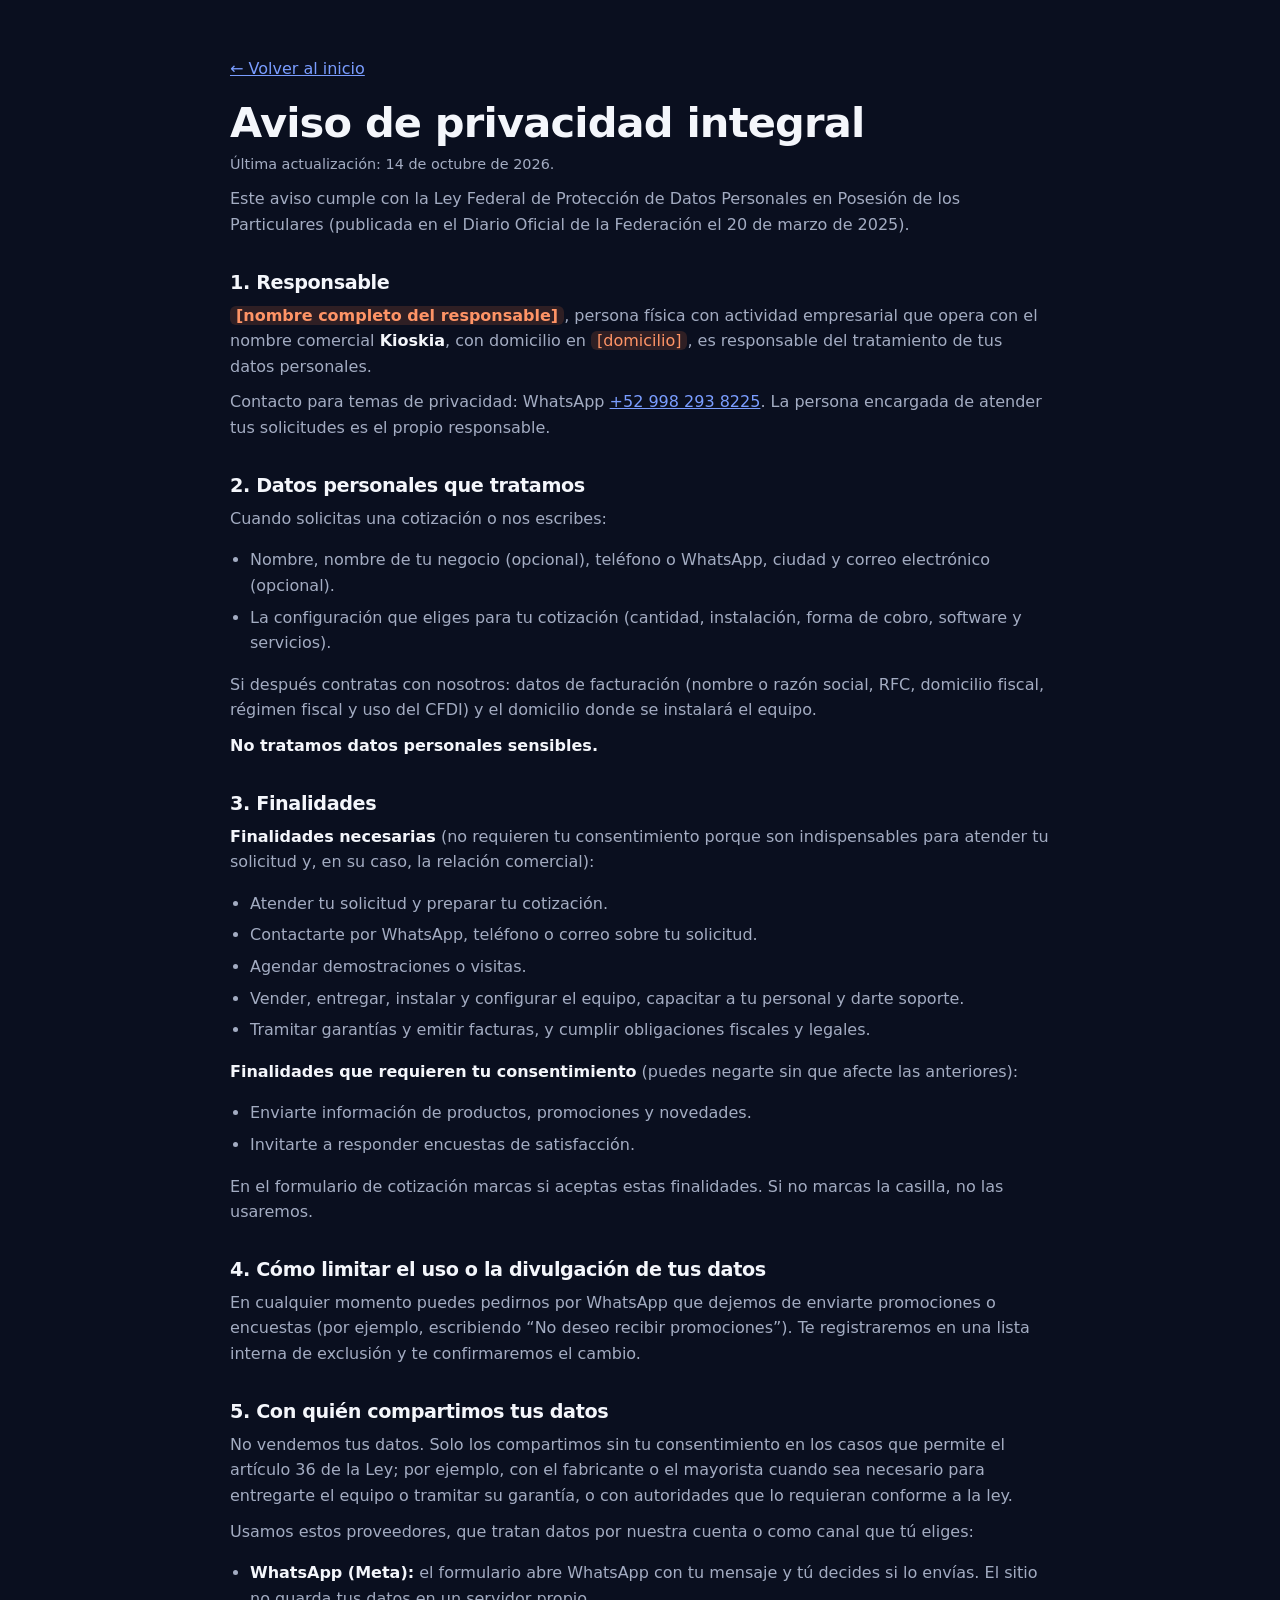
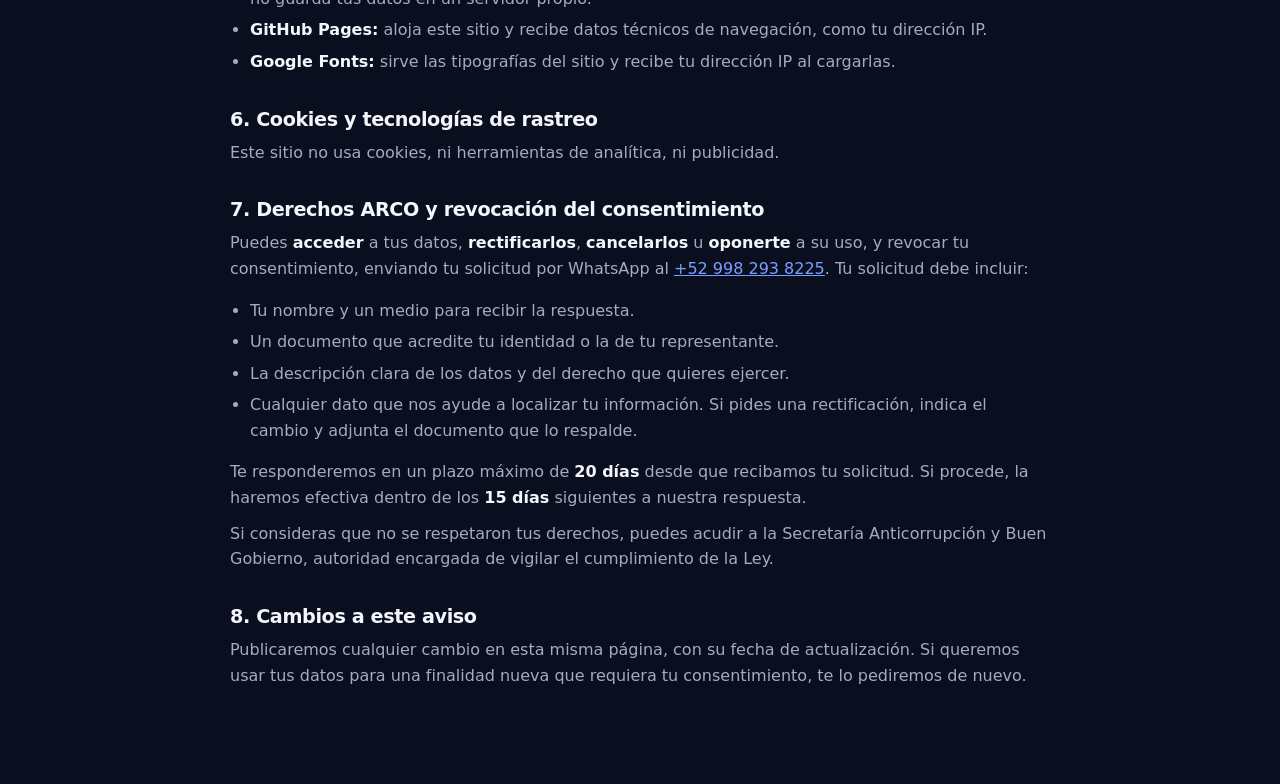
==== commit c4ad3525: "feat(seo): aviso de privacidad LFPDPPP 2025, schema de entidad y sitemap - Aviso integral (art. 15) " ====
--- a/aviso-privacidad.html
+++ b/aviso-privacidad.html
@@ -4,42 +4,88 @@
   <meta charset="utf-8">
   <meta name="viewport" content="width=device-width, initial-scale=1">
   <title>Aviso de privacidad · Kioskia</title>
-  <meta name="robots" content="noindex">
+  <meta name="description" content="Aviso de privacidad integral de Kioskia: qué datos personales recabamos, para qué los usamos y cómo ejercer tus derechos ARCO.">
+  <link rel="canonical" href="https://theplanner1803.github.io/kiosko-samsung/aviso-privacidad.html">
   <link rel="icon" href="assets/img/favicon.svg" type="image/svg+xml">
-  <link rel="stylesheet" href="assets/css/styles.css?v=5">
+  <link rel="stylesheet" href="assets/css/styles.css?v=6">
   <style>
-    .legal { padding: 64px 0 96px; }
-    .legal h1 { font-size: clamp(2rem, 4vw, 2.6rem); margin-bottom: 24px; }
-    .legal h2 { font-size: 1.25rem; margin: 32px 0 10px; }
+    .legal { padding: 56px 0 96px; }
+    .legal h1 { font-size: clamp(2rem, 4vw, 2.6rem); margin: 18px 0 8px; }
+    .legal h2 { font-size: 1.2rem; margin: 34px 0 10px; }
     .legal p, .legal li { color: var(--muted); }
-    .legal .todo { padding: 14px 16px; border: 1px dashed var(--danger); border-radius: 12px; color: var(--text); margin-bottom: 24px; }
+    .legal p + p, .legal ul + p { margin-top: 10px; }
+    .legal ul { padding-left: 20px; display: grid; gap: 6px; }
+    .legal strong { color: var(--text); }
+    .legal a { color: var(--accent-strong); }
+    .legal .meta { color: var(--muted); font-size: 0.9rem; }
+    .pending { background: rgba(255, 122, 69, 0.15); color: var(--warm-strong); padding: 0 6px; border-radius: 6px; }
   </style>
 </head>
 <body>
   <main class="legal container container--narrow">
     <p><a href="index.html">← Volver al inicio</a></p>
-    <h1>Aviso de privacidad simplificado</h1>
-    <!-- PENDIENTE: completar razón social, domicilio y correo, y validar con un abogado antes de publicar. Borrar este bloque al terminar. -->
-    <p class="todo">Borrador: completa los datos marcados entre corchetes y valida el texto con tu asesor legal antes de publicar.</p>
+    <h1>Aviso de privacidad integral</h1>
+    <p class="meta">Última actualización: 14 de octubre de 2026.</p>
 
-    <p><strong>[Razón social]</strong> (“Kioskia”), con domicilio en <strong>[domicilio]</strong>, es responsable del tratamiento de los datos personales que nos proporcionas, conforme a la Ley Federal de Protección de Datos Personales en Posesión de los Particulares.</p>
+    <p>Este aviso cumple con la Ley Federal de Protección de Datos Personales en Posesión de los Particulares (publicada en el Diario Oficial de la Federación el 20 de marzo de 2025).</p>
 
-    <h2>Datos que recabamos</h2>
-    <p>Nombre, nombre de tu negocio, teléfono, ciudad y correo electrónico, que nos proporcionas en el formulario de cotización o por WhatsApp.</p>
+    <h2>1. Responsable</h2>
+    <p><strong><span class="pending">[nombre completo del responsable]</span></strong>, persona física con actividad empresarial que opera con el nombre comercial <strong>Kioskia</strong>, con domicilio en <span class="pending">[domicilio]</span>, es responsable del tratamiento de tus datos personales.</p>
+    <p>Contacto para temas de privacidad: WhatsApp <a href="https://wa.me/529982938225">+52 998 293 8225</a>. La persona encargada de atender tus solicitudes es el propio responsable.</p>
 
-    <h2>Finalidades</h2>
+    <h2>2. Datos personales que tratamos</h2>
+    <p>Cuando solicitas una cotización o nos escribes:</p>
     <ul>
-      <li>Atender tu solicitud y enviarte la cotización.</li>
-      <li>Contactarte para dar seguimiento a tu solicitud, agendar demostraciones e instalar el equipo.</li>
+      <li>Nombre, nombre de tu negocio (opcional), teléfono o WhatsApp, ciudad y correo electrónico (opcional).</li>
+      <li>La configuración que eliges para tu cotización (cantidad, instalación, forma de cobro, software y servicios).</li>
     </ul>
-    <p>No vendemos ni compartimos tus datos con terceros para fines de mercadotecnia.</p>
+    <p>Si después contratas con nosotros: datos de facturación (nombre o razón social, RFC, domicilio fiscal, régimen fiscal y uso del CFDI) y el domicilio donde se instalará el equipo.</p>
+    <p><strong>No tratamos datos personales sensibles.</strong></p>
 
-    <h2>Derechos ARCO</h2>
-    <p>Puedes acceder, rectificar, cancelar u oponerte al uso de tus datos, o revocar tu consentimiento, escribiendo a <strong>[correo de privacidad]</strong>.</p>
+    <h2>3. Finalidades</h2>
+    <p><strong>Finalidades necesarias</strong> (no requieren tu consentimiento porque son indispensables para atender tu solicitud y, en su caso, la relación comercial):</p>
+    <ul>
+      <li>Atender tu solicitud y preparar tu cotización.</li>
+      <li>Contactarte por WhatsApp, teléfono o correo sobre tu solicitud.</li>
+      <li>Agendar demostraciones o visitas.</li>
+      <li>Vender, entregar, instalar y configurar el equipo, capacitar a tu personal y darte soporte.</li>
+      <li>Tramitar garantías y emitir facturas, y cumplir obligaciones fiscales y legales.</li>
+    </ul>
+    <p><strong>Finalidades que requieren tu consentimiento</strong> (puedes negarte sin que afecte las anteriores):</p>
+    <ul>
+      <li>Enviarte información de productos, promociones y novedades.</li>
+      <li>Invitarte a responder encuestas de satisfacción.</li>
+    </ul>
+    <p>En el formulario de cotización marcas si aceptas estas finalidades. Si no marcas la casilla, no las usaremos.</p>
 
-    <h2>Cambios</h2>
-    <p>Cualquier cambio a este aviso se publicará en esta página.</p>
-    <p class="fineprint">Última actualización: [fecha].</p>
+    <h2>4. Cómo limitar el uso o la divulgación de tus datos</h2>
+    <p>En cualquier momento puedes pedirnos por WhatsApp que dejemos de enviarte promociones o encuestas (por ejemplo, escribiendo “No deseo recibir promociones”). Te registraremos en una lista interna de exclusión y te confirmaremos el cambio.</p>
+
+    <h2>5. Con quién compartimos tus datos</h2>
+    <p>No vendemos tus datos. Solo los compartimos sin tu consentimiento en los casos que permite el artículo 36 de la Ley; por ejemplo, con el fabricante o el mayorista cuando sea necesario para entregarte el equipo o tramitar su garantía, o con autoridades que lo requieran conforme a la ley.</p>
+    <p>Usamos estos proveedores, que tratan datos por nuestra cuenta o como canal que tú eliges:</p>
+    <ul>
+      <li><strong>WhatsApp (Meta):</strong> el formulario abre WhatsApp con tu mensaje y tú decides si lo envías. El sitio no guarda tus datos en un servidor propio.</li>
+      <li><strong>GitHub Pages:</strong> aloja este sitio y recibe datos técnicos de navegación, como tu dirección IP.</li>
+      <li><strong>Google Fonts:</strong> sirve las tipografías del sitio y recibe tu dirección IP al cargarlas.</li>
+    </ul>
+
+    <h2>6. Cookies y tecnologías de rastreo</h2>
+    <p>Este sitio no usa cookies, ni herramientas de analítica, ni publicidad.</p>
+
+    <h2>7. Derechos ARCO y revocación del consentimiento</h2>
+    <p>Puedes <strong>acceder</strong> a tus datos, <strong>rectificarlos</strong>, <strong>cancelarlos</strong> u <strong>oponerte</strong> a su uso, y revocar tu consentimiento, enviando tu solicitud por WhatsApp al <a href="https://wa.me/529982938225">+52 998 293 8225</a>. Tu solicitud debe incluir:</p>
+    <ul>
+      <li>Tu nombre y un medio para recibir la respuesta.</li>
+      <li>Un documento que acredite tu identidad o la de tu representante.</li>
+      <li>La descripción clara de los datos y del derecho que quieres ejercer.</li>
+      <li>Cualquier dato que nos ayude a localizar tu información. Si pides una rectificación, indica el cambio y adjunta el documento que lo respalde.</li>
+    </ul>
+    <p>Te responderemos en un plazo máximo de <strong>20 días</strong> desde que recibamos tu solicitud. Si procede, la haremos efectiva dentro de los <strong>15 días</strong> siguientes a nuestra respuesta.</p>
+    <p>Si consideras que no se respetaron tus derechos, puedes acudir a la Secretaría Anticorrupción y Buen Gobierno, autoridad encargada de vigilar el cumplimiento de la Ley.</p>
+
+    <h2>8. Cambios a este aviso</h2>
+    <p>Publicaremos cualquier cambio en esta misma página, con su fecha de actualización. Si queremos usar tus datos para una finalidad nueva que requiera tu consentimiento, te lo pediremos de nuevo.</p>
   </main>
 </body>
 </html>
--- a/assets/css/styles.css
+++ b/assets/css/styles.css
@@ -472,3 +472,10 @@
 @media (prefers-reduced-motion: reduce) {
   .strip__track { animation: none; overflow-x: auto; width: auto; }
 }
+
+/* Aviso de privacidad simplificado (art. 16 LFPDPPP) */
+.privacy-short { padding: 12px 14px; border-radius: var(--radius-sm); background: var(--bg); border: 1px solid var(--line); }
+.privacy-short p { color: var(--muted); font-size: 0.8rem; line-height: 1.5; }
+.privacy-short strong { color: var(--text); }
+.privacy-short a { color: var(--accent-strong); }
+.pending { background: rgba(255, 122, 69, 0.15); color: var(--warm-strong); padding: 0 5px; border-radius: 5px; }
